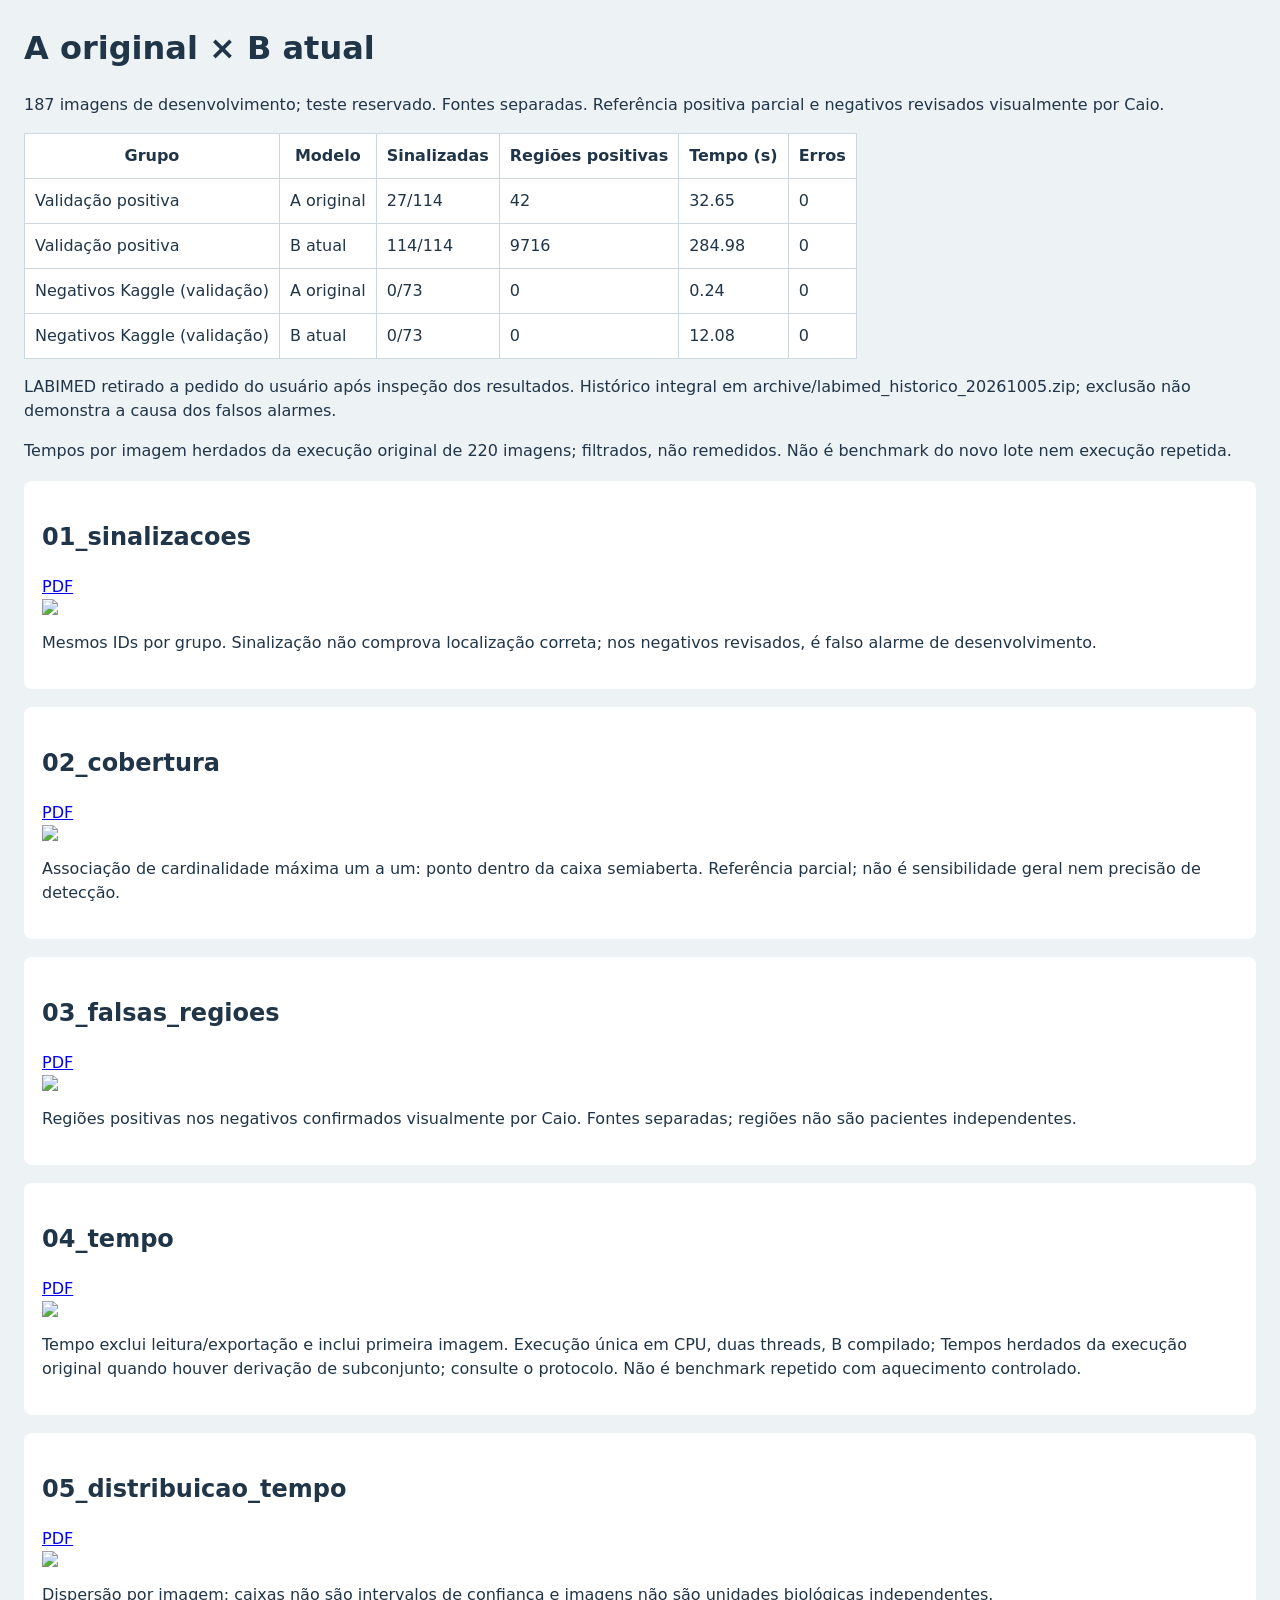
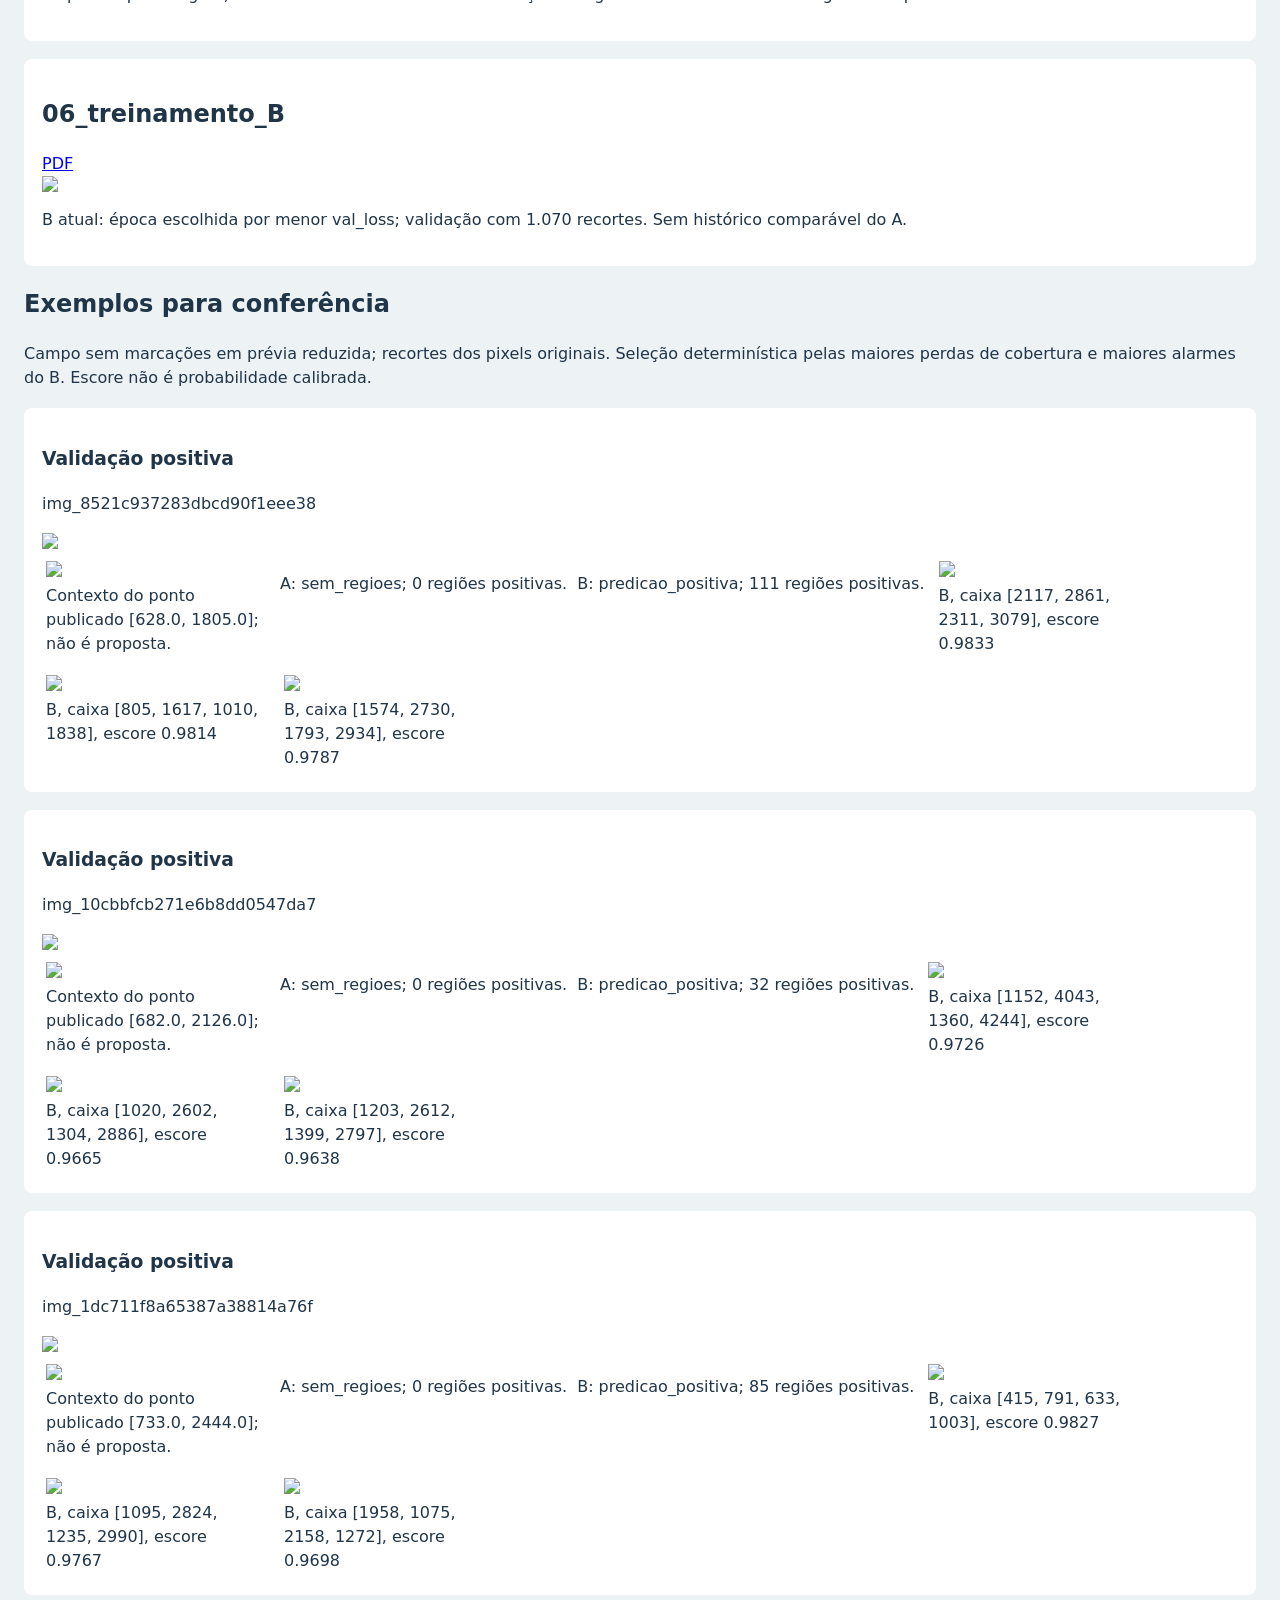
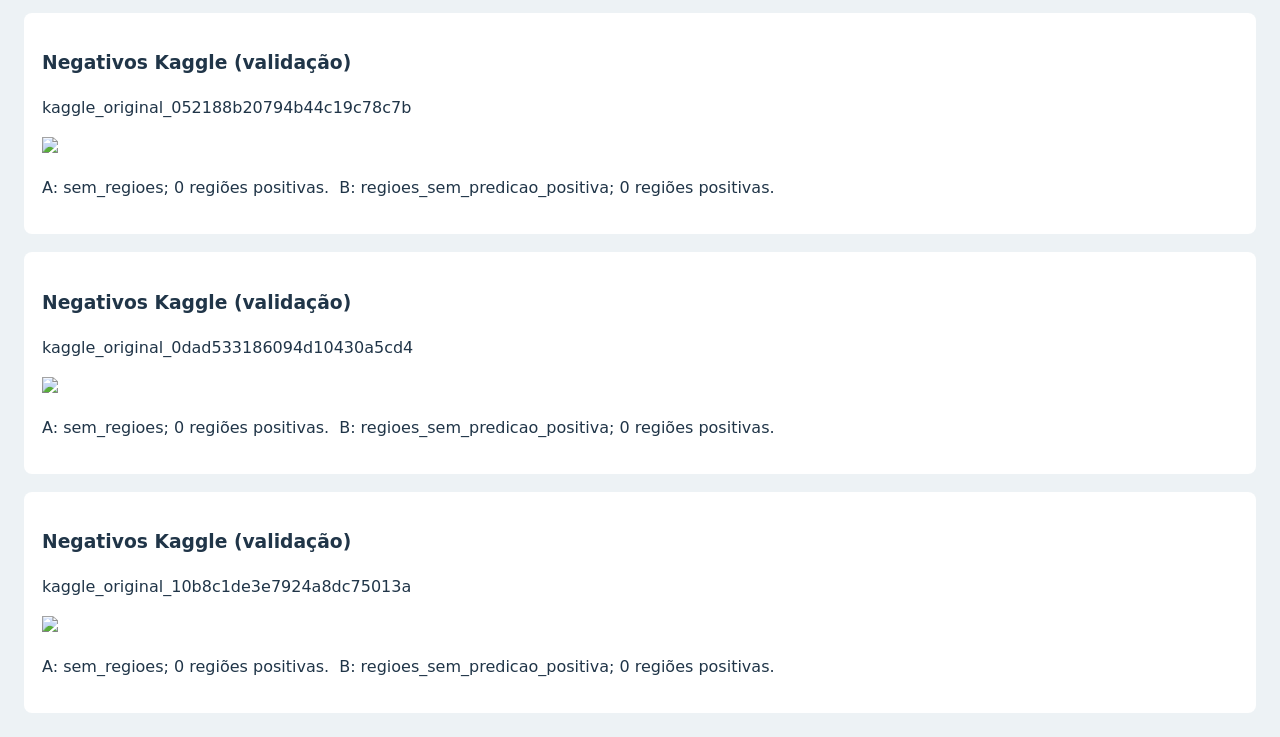
==== tcc/figuras/a_vs_b/index.html @ 53d3cc70 "Grandes mudanças feitas para adaptação do modelo aos novos negativos" ====
<!doctype html><html lang="pt-BR"><meta charset="utf-8"><meta name="viewport" content="width=device-width,initial-scale=1"><title>A original × B atual</title><style>body{font:16px system-ui;background:#edf2f5;color:#203548;margin:24px;line-height:1.5}section,article{background:white;padding:18px;margin:18px 0;border-radius:8px}table{border-collapse:collapse;background:white}td,th{padding:10px;border:1px solid #cdd7df}.grafico{display:block;max-width:100%;width:1100px}.campo{max-width:100%;max-height:500px}.recortes{display:flex;flex-wrap:wrap;gap:10px}.recortes figure{width:220px;margin:4px}.recortes img{width:100%}p{overflow-wrap:anywhere}</style><h1>A original × B atual</h1><p>187 imagens de desenvolvimento; teste reservado. Fontes separadas. Referência positiva parcial e negativos revisados visualmente por Caio.</p><table><tr><th>Grupo</th><th>Modelo</th><th>Sinalizadas</th><th>Regiões positivas</th><th>Tempo (s)</th><th>Erros</th></tr><tr><td>Validação positiva</td><td>A original</td><td>27/114</td><td>42</td><td>32.65</td><td>0</td></tr><tr><td>Validação positiva</td><td>B atual</td><td>114/114</td><td>9716</td><td>284.98</td><td>0</td></tr><tr><td>Negativos Kaggle (validação)</td><td>A original</td><td>0/73</td><td>0</td><td>0.24</td><td>0</td></tr><tr><td>Negativos Kaggle (validação)</td><td>B atual</td><td>0/73</td><td>0</td><td>12.08</td><td>0</td></tr></table><p>LABIMED retirado a pedido do usuário após inspeção dos resultados. Histórico integral em archive/labimed_historico_20261005.zip; exclusão não demonstra a causa dos falsos alarmes.</p><p>Tempos por imagem herdados da execução original de 220 imagens; filtrados, não remedidos. Não é benchmark do novo lote nem execução repetida.</p><section><h2>01_sinalizacoes</h2><a href="01_sinalizacoes.pdf">PDF</a><img class="grafico" src="01_sinalizacoes.png"><p>Mesmos IDs por grupo. Sinalização não comprova localização correta; nos negativos revisados, é falso alarme de desenvolvimento.</p></section><section><h2>02_cobertura</h2><a href="02_cobertura.pdf">PDF</a><img class="grafico" src="02_cobertura.png"><p>Associação de cardinalidade máxima um a um: ponto dentro da caixa semiaberta. Referência parcial; não é sensibilidade geral nem precisão de detecção.</p></section><section><h2>03_falsas_regioes</h2><a href="03_falsas_regioes.pdf">PDF</a><img class="grafico" src="03_falsas_regioes.png"><p>Regiões positivas nos negativos confirmados visualmente por Caio. Fontes separadas; regiões não são pacientes independentes.</p></section><section><h2>04_tempo</h2><a href="04_tempo.pdf">PDF</a><img class="grafico" src="04_tempo.png"><p>Tempo exclui leitura/exportação e inclui primeira imagem. Execução única em CPU, duas threads, B compilado; Tempos herdados da execução original quando houver derivação de subconjunto; consulte o protocolo. Não é benchmark repetido com aquecimento controlado.</p></section><section><h2>05_distribuicao_tempo</h2><a href="05_distribuicao_tempo.pdf">PDF</a><img class="grafico" src="05_distribuicao_tempo.png"><p>Dispersão por imagem; caixas não são intervalos de confiança e imagens não são unidades biológicas independentes.</p></section><section><h2>06_treinamento_B</h2><a href="06_treinamento_B.pdf">PDF</a><img class="grafico" src="06_treinamento_B.png"><p>B atual: época escolhida por menor val_loss; validação com 1.070 recortes. Sem histórico comparável do A.</p></section><h2>Exemplos para conferência</h2><p>Campo sem marcações em prévia reduzida; recortes dos pixels originais. Seleção determinística pelas maiores perdas de cobertura e maiores alarmes do B. Escore não é probabilidade calibrada.</p><article><h3>Validação positiva</h3><p>img_8521c937283dbcd90f1eee38</p><img class="campo" src="exemplos/01_campo.png"><div class="recortes"><figure><img src="exemplos/01_referencia.png"><figcaption>Contexto do ponto publicado [628.0, 1805.0]; não é proposta.</figcaption></figure><p>A: sem_regioes; 0 regiões positivas.</p><p>B: predicao_positiva; 111 regiões positivas.</p><figure><img src="exemplos/01_B_1.png"><figcaption>B, caixa [2117, 2861, 2311, 3079], escore 0.9833</figcaption></figure><figure><img src="exemplos/01_B_2.png"><figcaption>B, caixa [805, 1617, 1010, 1838], escore 0.9814</figcaption></figure><figure><img src="exemplos/01_B_3.png"><figcaption>B, caixa [1574, 2730, 1793, 2934], escore 0.9787</figcaption></figure></div></article><article><h3>Validação positiva</h3><p>img_10cbbfcb271e6b8dd0547da7</p><img class="campo" src="exemplos/02_campo.png"><div class="recortes"><figure><img src="exemplos/02_referencia.png"><figcaption>Contexto do ponto publicado [682.0, 2126.0]; não é proposta.</figcaption></figure><p>A: sem_regioes; 0 regiões positivas.</p><p>B: predicao_positiva; 32 regiões positivas.</p><figure><img src="exemplos/02_B_1.png"><figcaption>B, caixa [1152, 4043, 1360, 4244], escore 0.9726</figcaption></figure><figure><img src="exemplos/02_B_2.png"><figcaption>B, caixa [1020, 2602, 1304, 2886], escore 0.9665</figcaption></figure><figure><img src="exemplos/02_B_3.png"><figcaption>B, caixa [1203, 2612, 1399, 2797], escore 0.9638</figcaption></figure></div></article><article><h3>Validação positiva</h3><p>img_1dc711f8a65387a38814a76f</p><img class="campo" src="exemplos/03_campo.png"><div class="recortes"><figure><img src="exemplos/03_referencia.png"><figcaption>Contexto do ponto publicado [733.0, 2444.0]; não é proposta.</figcaption></figure><p>A: sem_regioes; 0 regiões positivas.</p><p>B: predicao_positiva; 85 regiões positivas.</p><figure><img src="exemplos/03_B_1.png"><figcaption>B, caixa [415, 791, 633, 1003], escore 0.9827</figcaption></figure><figure><img src="exemplos/03_B_2.png"><figcaption>B, caixa [1095, 2824, 1235, 2990], escore 0.9767</figcaption></figure><figure><img src="exemplos/03_B_3.png"><figcaption>B, caixa [1958, 1075, 2158, 1272], escore 0.9698</figcaption></figure></div></article><article><h3>Negativos Kaggle (validação)</h3><p>kaggle_original_052188b20794b44c19c78c7b</p><img class="campo" src="exemplos/04_campo.png"><div class="recortes"><p>A: sem_regioes; 0 regiões positivas.</p><p>B: regioes_sem_predicao_positiva; 0 regiões positivas.</p></div></article><article><h3>Negativos Kaggle (validação)</h3><p>kaggle_original_0dad533186094d10430a5cd4</p><img class="campo" src="exemplos/05_campo.png"><div class="recortes"><p>A: sem_regioes; 0 regiões positivas.</p><p>B: regioes_sem_predicao_positiva; 0 regiões positivas.</p></div></article><article><h3>Negativos Kaggle (validação)</h3><p>kaggle_original_10b8c1de3e7924a8dc75013a</p><img class="campo" src="exemplos/06_campo.png"><div class="recortes"><p>A: sem_regioes; 0 regiões positivas.</p><p>B: regioes_sem_predicao_positiva; 0 regiões positivas.</p></div></article></html>
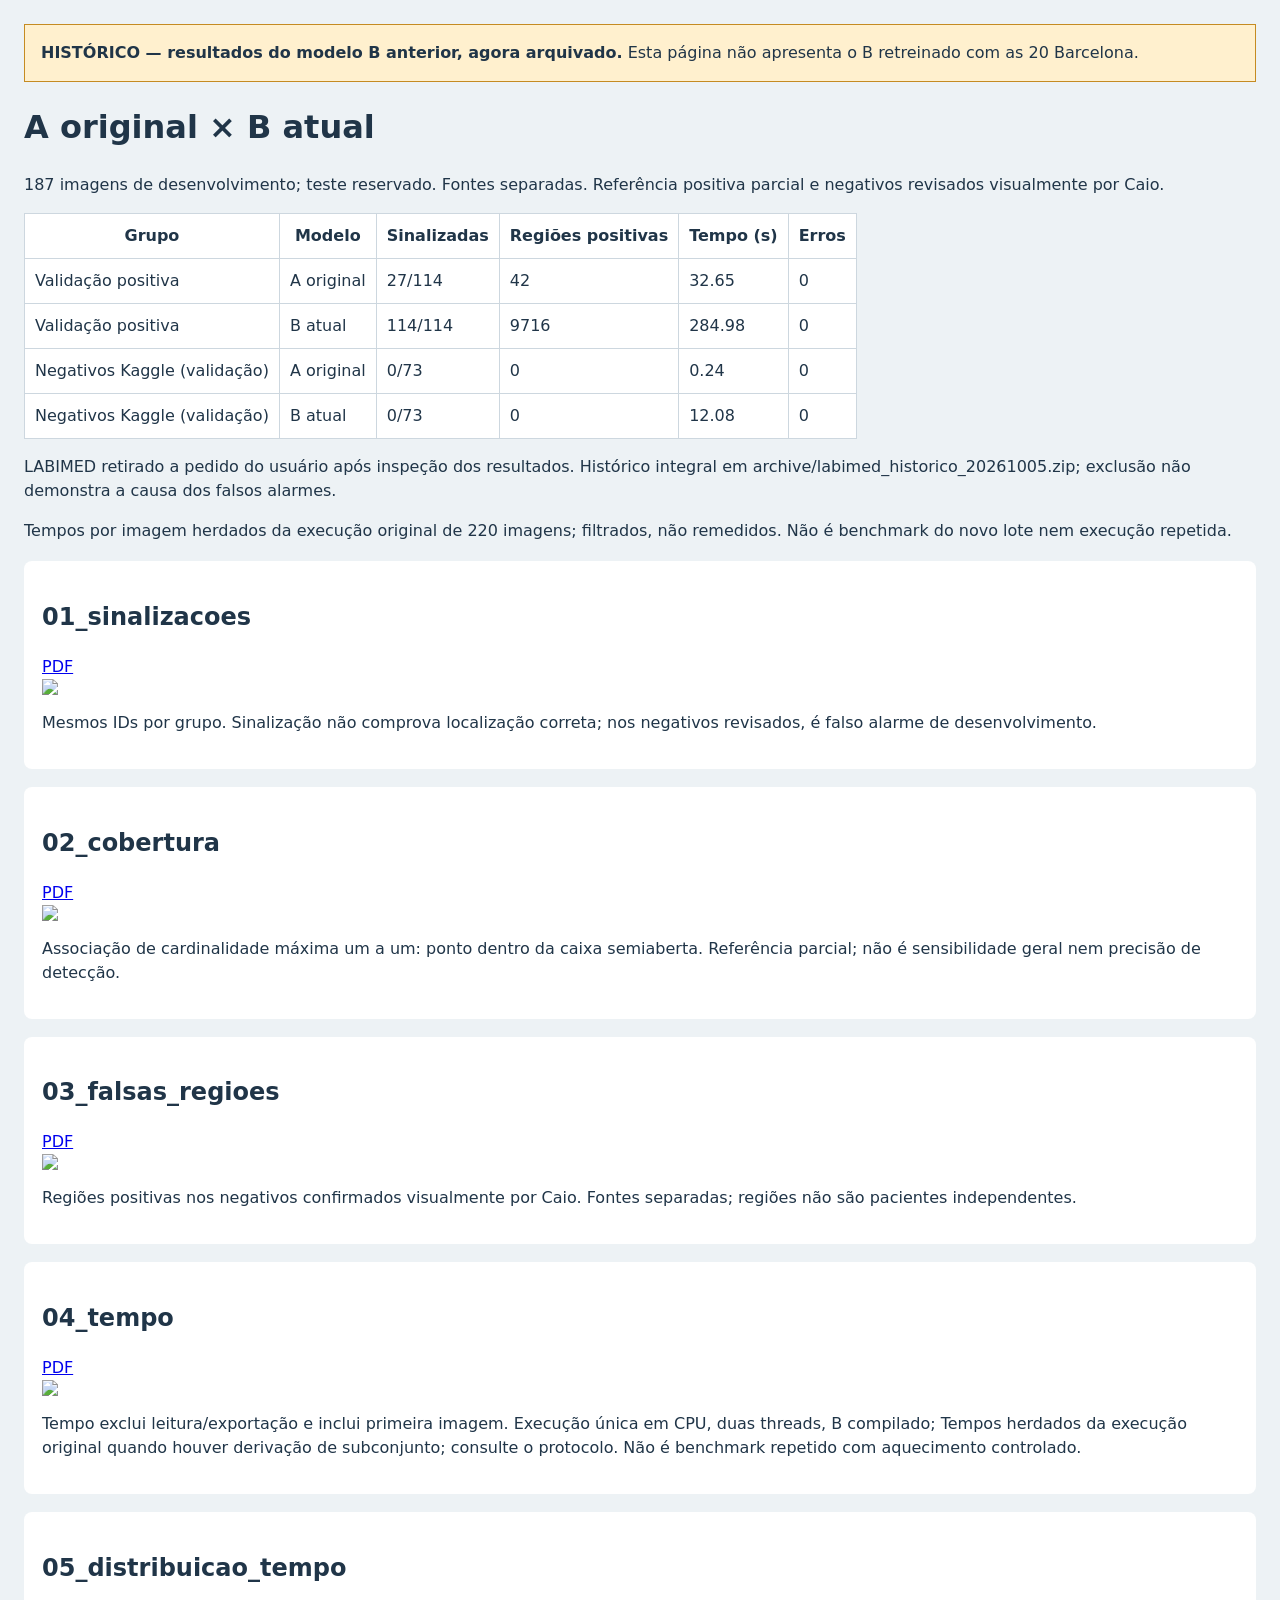
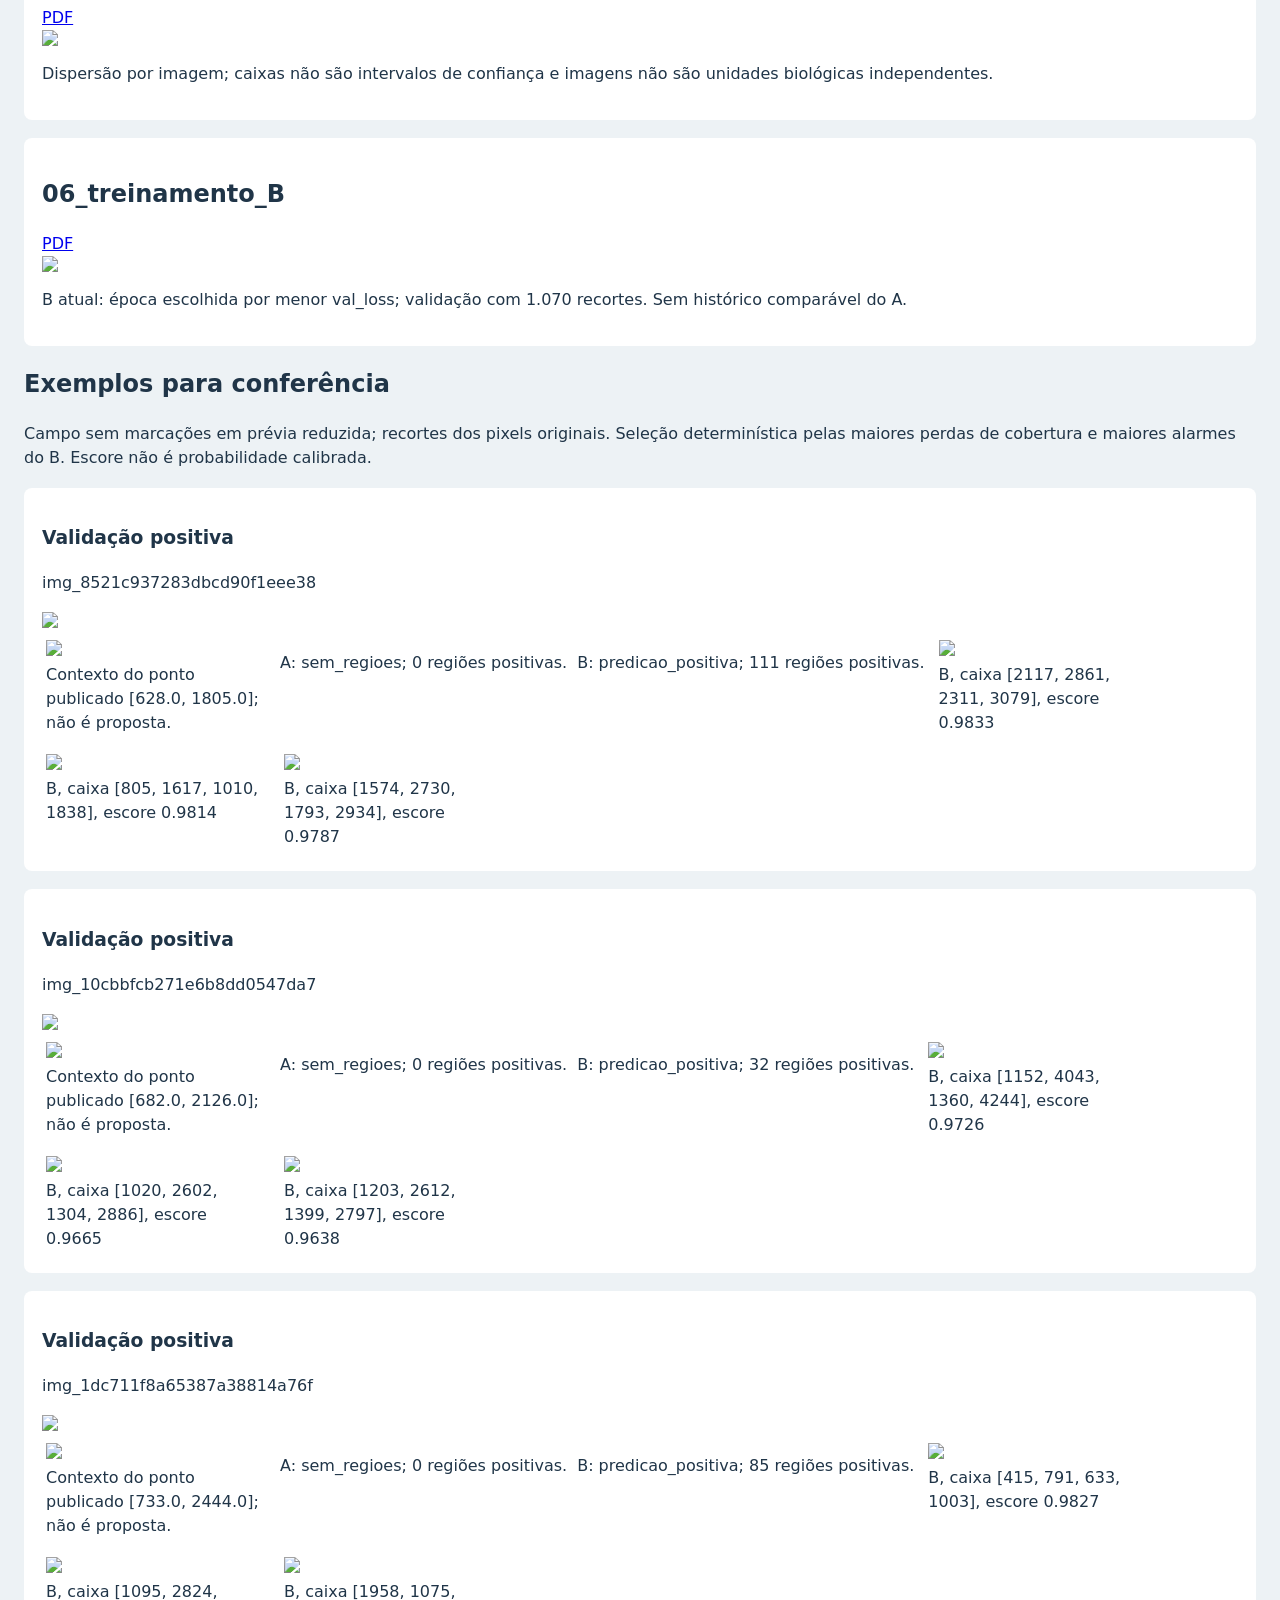
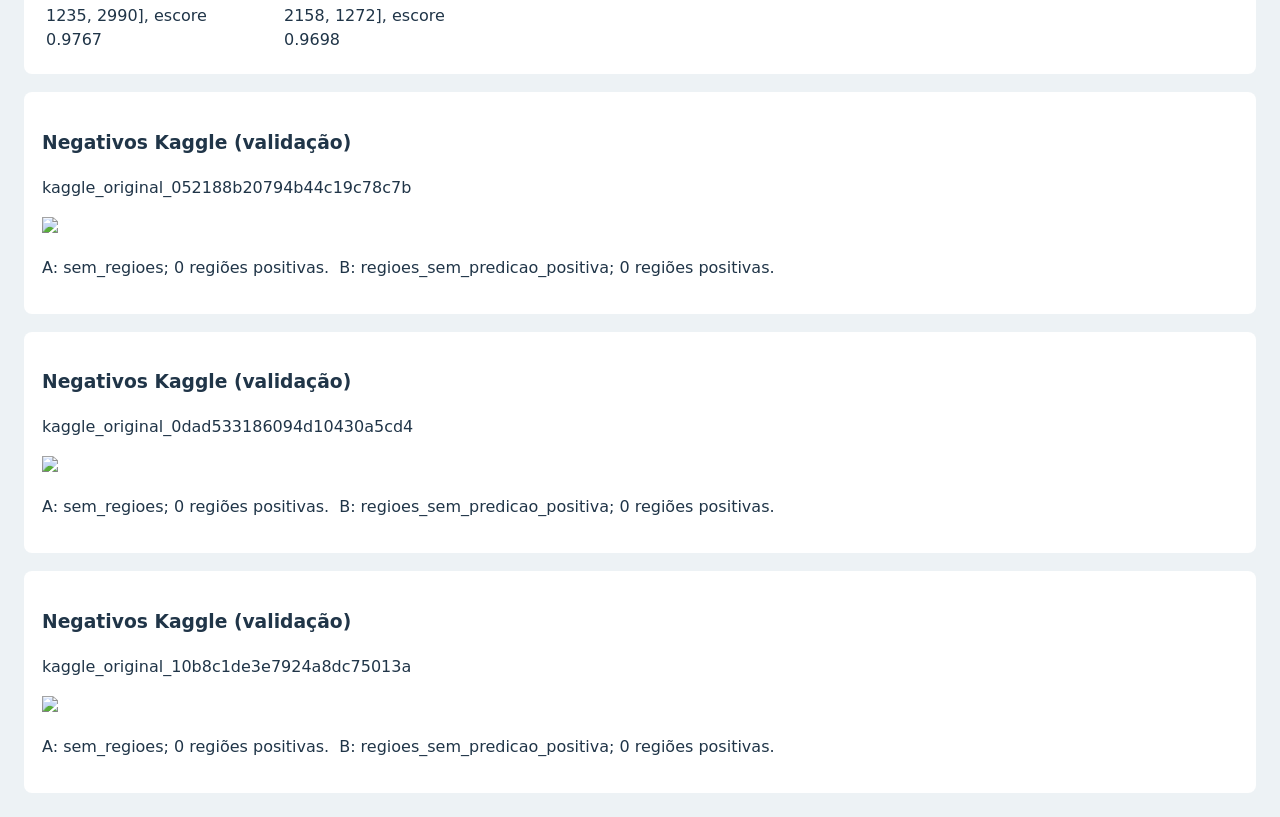
==== commit deb305e9: "Ajuste com novo modelo B" ====
--- a/tcc/figuras/a_vs_b/index.html
+++ b/tcc/figuras/a_vs_b/index.html
@@ -1 +1 @@
-<!doctype html><html lang="pt-BR"><meta charset="utf-8"><meta name="viewport" content="width=device-width,initial-scale=1"><title>A original × B atual</title><style>body{font:16px system-ui;background:#edf2f5;color:#203548;margin:24px;line-height:1.5}section,article{background:white;padding:18px;margin:18px 0;border-radius:8px}table{border-collapse:collapse;background:white}td,th{padding:10px;border:1px solid #cdd7df}.grafico{display:block;max-width:100%;width:1100px}.campo{max-width:100%;max-height:500px}.recortes{display:flex;flex-wrap:wrap;gap:10px}.recortes figure{width:220px;margin:4px}.recortes img{width:100%}p{overflow-wrap:anywhere}</style><h1>A original × B atual</h1><p>187 imagens de desenvolvimento; teste reservado. Fontes separadas. Referência positiva parcial e negativos revisados visualmente por Caio.</p><table><tr><th>Grupo</th><th>Modelo</th><th>Sinalizadas</th><th>Regiões positivas</th><th>Tempo (s)</th><th>Erros</th></tr><tr><td>Validação positiva</td><td>A original</td><td>27/114</td><td>42</td><td>32.65</td><td>0</td></tr><tr><td>Validação positiva</td><td>B atual</td><td>114/114</td><td>9716</td><td>284.98</td><td>0</td></tr><tr><td>Negativos Kaggle (validação)</td><td>A original</td><td>0/73</td><td>0</td><td>0.24</td><td>0</td></tr><tr><td>Negativos Kaggle (validação)</td><td>B atual</td><td>0/73</td><td>0</td><td>12.08</td><td>0</td></tr></table><p>LABIMED retirado a pedido do usuário após inspeção dos resultados. Histórico integral em archive/labimed_historico_20261005.zip; exclusão não demonstra a causa dos falsos alarmes.</p><p>Tempos por imagem herdados da execução original de 220 imagens; filtrados, não remedidos. Não é benchmark do novo lote nem execução repetida.</p><section><h2>01_sinalizacoes</h2><a href="01_sinalizacoes.pdf">PDF</a><img class="grafico" src="01_sinalizacoes.png"><p>Mesmos IDs por grupo. Sinalização não comprova localização correta; nos negativos revisados, é falso alarme de desenvolvimento.</p></section><section><h2>02_cobertura</h2><a href="02_cobertura.pdf">PDF</a><img class="grafico" src="02_cobertura.png"><p>Associação de cardinalidade máxima um a um: ponto dentro da caixa semiaberta. Referência parcial; não é sensibilidade geral nem precisão de detecção.</p></section><section><h2>03_falsas_regioes</h2><a href="03_falsas_regioes.pdf">PDF</a><img class="grafico" src="03_falsas_regioes.png"><p>Regiões positivas nos negativos confirmados visualmente por Caio. Fontes separadas; regiões não são pacientes independentes.</p></section><section><h2>04_tempo</h2><a href="04_tempo.pdf">PDF</a><img class="grafico" src="04_tempo.png"><p>Tempo exclui leitura/exportação e inclui primeira imagem. Execução única em CPU, duas threads, B compilado; Tempos herdados da execução original quando houver derivação de subconjunto; consulte o protocolo. Não é benchmark repetido com aquecimento controlado.</p></section><section><h2>05_distribuicao_tempo</h2><a href="05_distribuicao_tempo.pdf">PDF</a><img class="grafico" src="05_distribuicao_tempo.png"><p>Dispersão por imagem; caixas não são intervalos de confiança e imagens não são unidades biológicas independentes.</p></section><section><h2>06_treinamento_B</h2><a href="06_treinamento_B.pdf">PDF</a><img class="grafico" src="06_treinamento_B.png"><p>B atual: época escolhida por menor val_loss; validação com 1.070 recortes. Sem histórico comparável do A.</p></section><h2>Exemplos para conferência</h2><p>Campo sem marcações em prévia reduzida; recortes dos pixels originais. Seleção determinística pelas maiores perdas de cobertura e maiores alarmes do B. Escore não é probabilidade calibrada.</p><article><h3>Validação positiva</h3><p>img_8521c937283dbcd90f1eee38</p><img class="campo" src="exemplos/01_campo.png"><div class="recortes"><figure><img src="exemplos/01_referencia.png"><figcaption>Contexto do ponto publicado [628.0, 1805.0]; não é proposta.</figcaption></figure><p>A: sem_regioes; 0 regiões positivas.</p><p>B: predicao_positiva; 111 regiões positivas.</p><figure><img src="exemplos/01_B_1.png"><figcaption>B, caixa [2117, 2861, 2311, 3079], escore 0.9833</figcaption></figure><figure><img src="exemplos/01_B_2.png"><figcaption>B, caixa [805, 1617, 1010, 1838], escore 0.9814</figcaption></figure><figure><img src="exemplos/01_B_3.png"><figcaption>B, caixa [1574, 2730, 1793, 2934], escore 0.9787</figcaption></figure></div></article><article><h3>Validação positiva</h3><p>img_10cbbfcb271e6b8dd0547da7</p><img class="campo" src="exemplos/02_campo.png"><div class="recortes"><figure><img src="exemplos/02_referencia.png"><figcaption>Contexto do ponto publicado [682.0, 2126.0]; não é proposta.</figcaption></figure><p>A: sem_regioes; 0 regiões positivas.</p><p>B: predicao_positiva; 32 regiões positivas.</p><figure><img src="exemplos/02_B_1.png"><figcaption>B, caixa [1152, 4043, 1360, 4244], escore 0.9726</figcaption></figure><figure><img src="exemplos/02_B_2.png"><figcaption>B, caixa [1020, 2602, 1304, 2886], escore 0.9665</figcaption></figure><figure><img src="exemplos/02_B_3.png"><figcaption>B, caixa [1203, 2612, 1399, 2797], escore 0.9638</figcaption></figure></div></article><article><h3>Validação positiva</h3><p>img_1dc711f8a65387a38814a76f</p><img class="campo" src="exemplos/03_campo.png"><div class="recortes"><figure><img src="exemplos/03_referencia.png"><figcaption>Contexto do ponto publicado [733.0, 2444.0]; não é proposta.</figcaption></figure><p>A: sem_regioes; 0 regiões positivas.</p><p>B: predicao_positiva; 85 regiões positivas.</p><figure><img src="exemplos/03_B_1.png"><figcaption>B, caixa [415, 791, 633, 1003], escore 0.9827</figcaption></figure><figure><img src="exemplos/03_B_2.png"><figcaption>B, caixa [1095, 2824, 1235, 2990], escore 0.9767</figcaption></figure><figure><img src="exemplos/03_B_3.png"><figcaption>B, caixa [1958, 1075, 2158, 1272], escore 0.9698</figcaption></figure></div></article><article><h3>Negativos Kaggle (validação)</h3><p>kaggle_original_052188b20794b44c19c78c7b</p><img class="campo" src="exemplos/04_campo.png"><div class="recortes"><p>A: sem_regioes; 0 regiões positivas.</p><p>B: regioes_sem_predicao_positiva; 0 regiões positivas.</p></div></article><article><h3>Negativos Kaggle (validação)</h3><p>kaggle_original_0dad533186094d10430a5cd4</p><img class="campo" src="exemplos/05_campo.png"><div class="recortes"><p>A: sem_regioes; 0 regiões positivas.</p><p>B: regioes_sem_predicao_positiva; 0 regiões positivas.</p></div></article><article><h3>Negativos Kaggle (validação)</h3><p>kaggle_original_10b8c1de3e7924a8dc75013a</p><img class="campo" src="exemplos/06_campo.png"><div class="recortes"><p>A: sem_regioes; 0 regiões positivas.</p><p>B: regioes_sem_predicao_positiva; 0 regiões positivas.</p></div></article></html>+<!doctype html><html lang="pt-BR"><meta charset="utf-8"><meta name="viewport" content="width=device-width,initial-scale=1"><title>A original × B atual</title><style>body{font:16px system-ui;background:#edf2f5;color:#203548;margin:24px;line-height:1.5}section,article{background:white;padding:18px;margin:18px 0;border-radius:8px}table{border-collapse:collapse;background:white}td,th{padding:10px;border:1px solid #cdd7df}.grafico{display:block;max-width:100%;width:1100px}.campo{max-width:100%;max-height:500px}.recortes{display:flex;flex-wrap:wrap;gap:10px}.recortes figure{width:220px;margin:4px}.recortes img{width:100%}p{overflow-wrap:anywhere}</style><p style="padding:16px;background:#fff0ce;border:1px solid #c58b22"><strong>HISTÓRICO — resultados do modelo B anterior, agora arquivado.</strong> Esta página não apresenta o B retreinado com as 20 Barcelona.</p><h1>A original × B atual</h1><p>187 imagens de desenvolvimento; teste reservado. Fontes separadas. Referência positiva parcial e negativos revisados visualmente por Caio.</p><table><tr><th>Grupo</th><th>Modelo</th><th>Sinalizadas</th><th>Regiões positivas</th><th>Tempo (s)</th><th>Erros</th></tr><tr><td>Validação positiva</td><td>A original</td><td>27/114</td><td>42</td><td>32.65</td><td>0</td></tr><tr><td>Validação positiva</td><td>B atual</td><td>114/114</td><td>9716</td><td>284.98</td><td>0</td></tr><tr><td>Negativos Kaggle (validação)</td><td>A original</td><td>0/73</td><td>0</td><td>0.24</td><td>0</td></tr><tr><td>Negativos Kaggle (validação)</td><td>B atual</td><td>0/73</td><td>0</td><td>12.08</td><td>0</td></tr></table><p>LABIMED retirado a pedido do usuário após inspeção dos resultados. Histórico integral em archive/labimed_historico_20261005.zip; exclusão não demonstra a causa dos falsos alarmes.</p><p>Tempos por imagem herdados da execução original de 220 imagens; filtrados, não remedidos. Não é benchmark do novo lote nem execução repetida.</p><section><h2>01_sinalizacoes</h2><a href="01_sinalizacoes.pdf">PDF</a><img class="grafico" src="01_sinalizacoes.png"><p>Mesmos IDs por grupo. Sinalização não comprova localização correta; nos negativos revisados, é falso alarme de desenvolvimento.</p></section><section><h2>02_cobertura</h2><a href="02_cobertura.pdf">PDF</a><img class="grafico" src="02_cobertura.png"><p>Associação de cardinalidade máxima um a um: ponto dentro da caixa semiaberta. Referência parcial; não é sensibilidade geral nem precisão de detecção.</p></section><section><h2>03_falsas_regioes</h2><a href="03_falsas_regioes.pdf">PDF</a><img class="grafico" src="03_falsas_regioes.png"><p>Regiões positivas nos negativos confirmados visualmente por Caio. Fontes separadas; regiões não são pacientes independentes.</p></section><section><h2>04_tempo</h2><a href="04_tempo.pdf">PDF</a><img class="grafico" src="04_tempo.png"><p>Tempo exclui leitura/exportação e inclui primeira imagem. Execução única em CPU, duas threads, B compilado; Tempos herdados da execução original quando houver derivação de subconjunto; consulte o protocolo. Não é benchmark repetido com aquecimento controlado.</p></section><section><h2>05_distribuicao_tempo</h2><a href="05_distribuicao_tempo.pdf">PDF</a><img class="grafico" src="05_distribuicao_tempo.png"><p>Dispersão por imagem; caixas não são intervalos de confiança e imagens não são unidades biológicas independentes.</p></section><section><h2>06_treinamento_B</h2><a href="06_treinamento_B.pdf">PDF</a><img class="grafico" src="06_treinamento_B.png"><p>B atual: época escolhida por menor val_loss; validação com 1.070 recortes. Sem histórico comparável do A.</p></section><h2>Exemplos para conferência</h2><p>Campo sem marcações em prévia reduzida; recortes dos pixels originais. Seleção determinística pelas maiores perdas de cobertura e maiores alarmes do B. Escore não é probabilidade calibrada.</p><article><h3>Validação positiva</h3><p>img_8521c937283dbcd90f1eee38</p><img class="campo" src="exemplos/01_campo.png"><div class="recortes"><figure><img src="exemplos/01_referencia.png"><figcaption>Contexto do ponto publicado [628.0, 1805.0]; não é proposta.</figcaption></figure><p>A: sem_regioes; 0 regiões positivas.</p><p>B: predicao_positiva; 111 regiões positivas.</p><figure><img src="exemplos/01_B_1.png"><figcaption>B, caixa [2117, 2861, 2311, 3079], escore 0.9833</figcaption></figure><figure><img src="exemplos/01_B_2.png"><figcaption>B, caixa [805, 1617, 1010, 1838], escore 0.9814</figcaption></figure><figure><img src="exemplos/01_B_3.png"><figcaption>B, caixa [1574, 2730, 1793, 2934], escore 0.9787</figcaption></figure></div></article><article><h3>Validação positiva</h3><p>img_10cbbfcb271e6b8dd0547da7</p><img class="campo" src="exemplos/02_campo.png"><div class="recortes"><figure><img src="exemplos/02_referencia.png"><figcaption>Contexto do ponto publicado [682.0, 2126.0]; não é proposta.</figcaption></figure><p>A: sem_regioes; 0 regiões positivas.</p><p>B: predicao_positiva; 32 regiões positivas.</p><figure><img src="exemplos/02_B_1.png"><figcaption>B, caixa [1152, 4043, 1360, 4244], escore 0.9726</figcaption></figure><figure><img src="exemplos/02_B_2.png"><figcaption>B, caixa [1020, 2602, 1304, 2886], escore 0.9665</figcaption></figure><figure><img src="exemplos/02_B_3.png"><figcaption>B, caixa [1203, 2612, 1399, 2797], escore 0.9638</figcaption></figure></div></article><article><h3>Validação positiva</h3><p>img_1dc711f8a65387a38814a76f</p><img class="campo" src="exemplos/03_campo.png"><div class="recortes"><figure><img src="exemplos/03_referencia.png"><figcaption>Contexto do ponto publicado [733.0, 2444.0]; não é proposta.</figcaption></figure><p>A: sem_regioes; 0 regiões positivas.</p><p>B: predicao_positiva; 85 regiões positivas.</p><figure><img src="exemplos/03_B_1.png"><figcaption>B, caixa [415, 791, 633, 1003], escore 0.9827</figcaption></figure><figure><img src="exemplos/03_B_2.png"><figcaption>B, caixa [1095, 2824, 1235, 2990], escore 0.9767</figcaption></figure><figure><img src="exemplos/03_B_3.png"><figcaption>B, caixa [1958, 1075, 2158, 1272], escore 0.9698</figcaption></figure></div></article><article><h3>Negativos Kaggle (validação)</h3><p>kaggle_original_052188b20794b44c19c78c7b</p><img class="campo" src="exemplos/04_campo.png"><div class="recortes"><p>A: sem_regioes; 0 regiões positivas.</p><p>B: regioes_sem_predicao_positiva; 0 regiões positivas.</p></div></article><article><h3>Negativos Kaggle (validação)</h3><p>kaggle_original_0dad533186094d10430a5cd4</p><img class="campo" src="exemplos/05_campo.png"><div class="recortes"><p>A: sem_regioes; 0 regiões positivas.</p><p>B: regioes_sem_predicao_positiva; 0 regiões positivas.</p></div></article><article><h3>Negativos Kaggle (validação)</h3><p>kaggle_original_10b8c1de3e7924a8dc75013a</p><img class="campo" src="exemplos/06_campo.png"><div class="recortes"><p>A: sem_regioes; 0 regiões positivas.</p><p>B: regioes_sem_predicao_positiva; 0 regiões positivas.</p></div></article></html>
